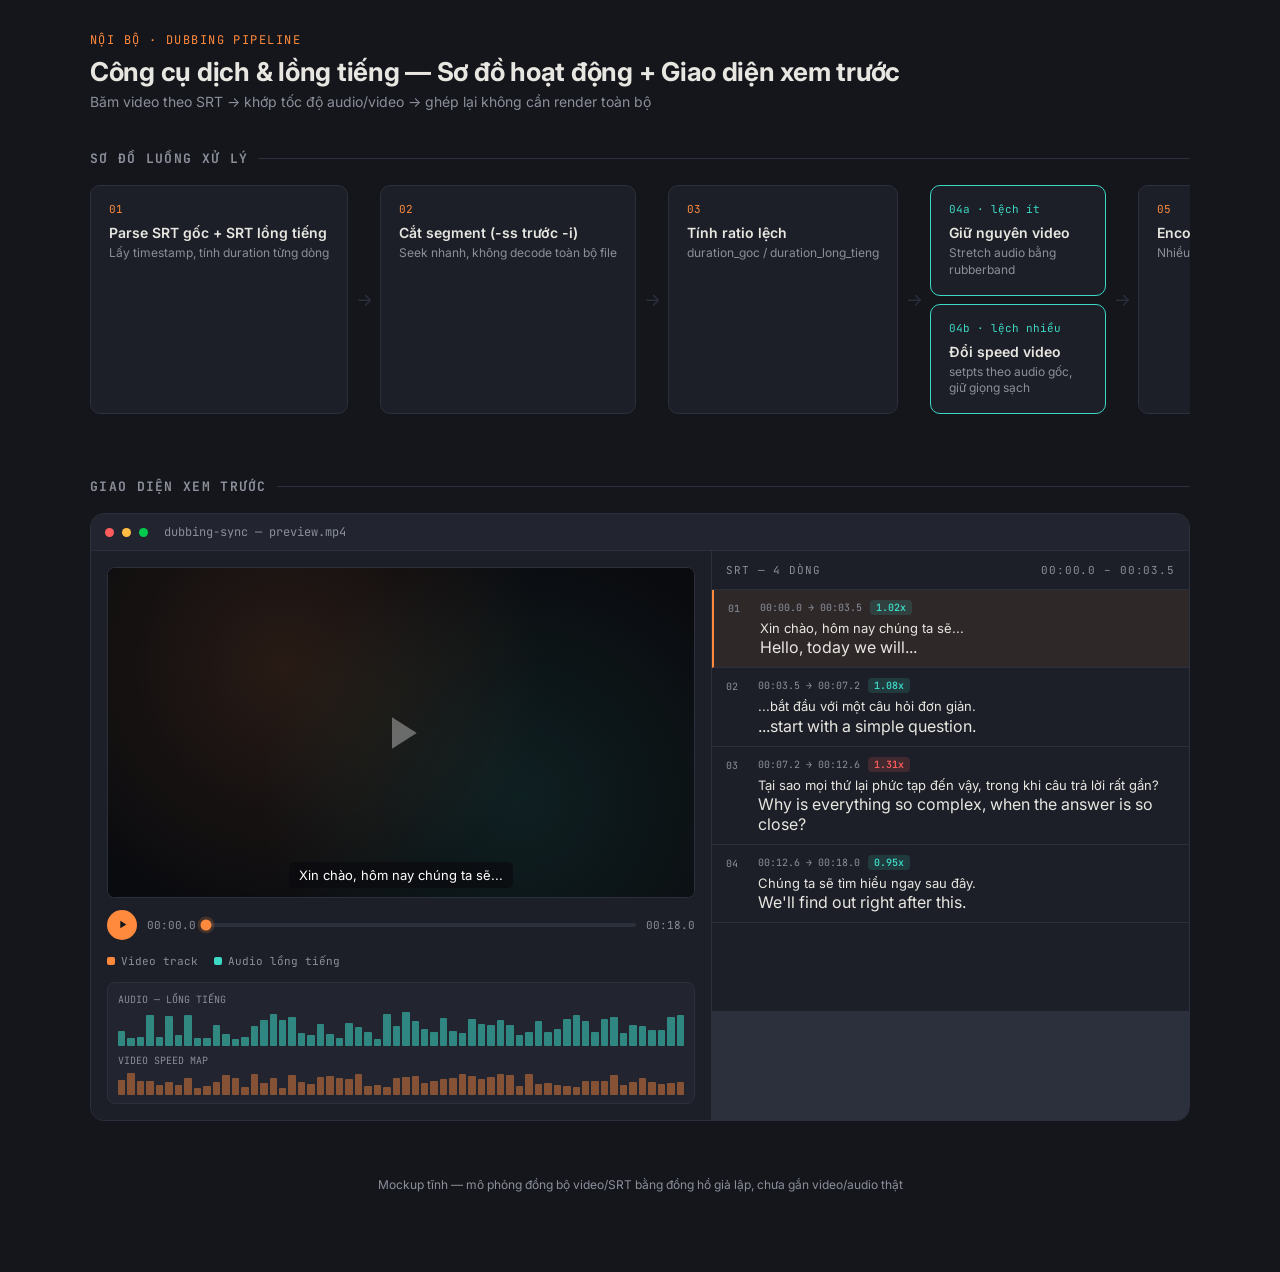
==== dubbing-tool-mockup.html @ d3c2f7df "Initial commit: Video dubbing tool with CapCut TTS, SRT parser, FFmpeg engine, and Web UI" ====
<!DOCTYPE html>
<html lang="vi">
<head>
<meta charset="UTF-8">
<meta name="viewport" content="width=device-width, initial-scale=1.0">
<title>Sơ đồ & Giao diện — Dubbing Sync Tool</title>
<style>
  @import url('https://fonts.googleapis.com/css2?family=Inter:wght@400;500;600;700&family=JetBrains+Mono:wght@400;500;600&display=swap');

  :root{
    --bg: #14161C;
    --panel: #1C1F27;
    --panel-2: #22252F;
    --line: #2C303C;
    --text: #E8E6E1;
    --muted: #8B8F9A;
    --amber: #FF8A3D;
    --teal: #3DD9C5;
    --red: #FF5D5D;
  }
  *{box-sizing:border-box; margin:0; padding:0;}
  body{
    background: var(--bg);
    color: var(--text);
    font-family: 'Inter', sans-serif;
    padding: 32px 20px 80px;
    -webkit-font-smoothing: antialiased;
  }
  .wrap{ max-width: 1100px; margin: 0 auto; }

  header{ margin-bottom: 40px; }
  .eyebrow{
    font-family: 'JetBrains Mono', monospace;
    font-size: 12px;
    letter-spacing: 0.12em;
    color: var(--amber);
    text-transform: uppercase;
    margin-bottom: 8px;
  }
  h1{ font-size: 26px; font-weight: 700; letter-spacing: -0.01em; }
  .sub{ color: var(--muted); font-size: 14px; margin-top: 6px; }

  /* ===== FLOW DIAGRAM ===== */
  section{ margin-bottom: 56px; }
  h2{
    font-size: 13px;
    font-family: 'JetBrains Mono', monospace;
    letter-spacing: 0.1em;
    text-transform: uppercase;
    color: var(--muted);
    margin-bottom: 18px;
    display: flex; align-items: center; gap: 10px;
  }
  h2::after{ content:''; flex:1; height:1px; background: var(--line); }

  .flow{
    display: flex;
    align-items: stretch;
    gap: 0;
    overflow-x: auto;
    padding-bottom: 8px;
  }
  .fstep{
    background: var(--panel);
    border: 1px solid var(--line);
    border-radius: 10px;
    padding: 16px 18px;
    min-width: 168px;
    flex-shrink: 0;
    position: relative;
  }
  .fstep .n{
    font-family: 'JetBrains Mono', monospace;
    font-size: 11px;
    color: var(--amber);
    margin-bottom: 8px;
  }
  .fstep .t{ font-size: 14px; font-weight: 600; margin-bottom: 4px; }
  .fstep .d{ font-size: 12px; color: var(--muted); line-height: 1.4; }
  .fstep.branch{ border-color: var(--teal); }
  .fstep.branch .n{ color: var(--teal); }
  .arrow{
    display:flex; align-items:center; justify-content:center;
    min-width: 32px; color: var(--line); font-size: 18px;
  }
  .branch-group{
    display:flex; flex-direction:column; gap:8px; justify-content:center; min-width: 176px;
  }

  /* ===== MOCKUP ===== */
  .app{
    background: var(--panel);
    border: 1px solid var(--line);
    border-radius: 14px;
    overflow: hidden;
  }
  .app-bar{
    display:flex; align-items:center; gap:8px;
    padding: 10px 14px;
    border-bottom: 1px solid var(--line);
    background: var(--panel-2);
  }
  .dot{ width:9px; height:9px; border-radius:50%; }
  .app-title{
    margin-left: 8px;
    font-family: 'JetBrains Mono', monospace;
    font-size: 12px;
    color: var(--muted);
  }

  .layout{
    display: grid;
    grid-template-columns: 1.3fr 1fr;
    gap: 1px;
    background: var(--line);
  }
  @media (max-width: 720px){
    .layout{ grid-template-columns: 1fr; }
  }

  /* VIDEO PANE */
  .video-pane{ background: var(--panel); padding: 16px; }
  .screen{
    background: #000;
    aspect-ratio: 16/9;
    border-radius: 8px;
    position: relative;
    overflow: hidden;
    border: 1px solid var(--line);
  }
  .screen .placeholder{
    position:absolute; inset:0;
    background:
      radial-gradient(circle at 30% 30%, rgba(255,138,61,0.12), transparent 55%),
      radial-gradient(circle at 70% 70%, rgba(61,217,197,0.10), transparent 55%),
      #0A0B0F;
    display:flex; align-items:center; justify-content:center;
  }
  .screen .placeholder svg{ opacity: 0.35; width: 54px; height: 54px; }
  .screen .caption{
    position:absolute; bottom: 14px; left: 0; right:0;
    text-align:center;
    font-size: 13px;
    padding: 0 20px;
  }
  .screen .caption span{
    background: rgba(10,11,15,0.72);
    padding: 5px 10px;
    border-radius: 5px;
    color: #fff;
  }
  .transport{
    display:flex; align-items:center; gap:10px;
    margin-top: 12px;
  }
  .tbar{
    flex:1; height: 4px; background: var(--line); border-radius:2px; position:relative; cursor:pointer;
  }
  .tbar .fill{ position:absolute; left:0; top:0; bottom:0; background: var(--amber); border-radius:2px; width:0%; }
  .tbar .knob{
    position:absolute; top:50%; width:11px; height:11px; background: var(--amber);
    border-radius:50%; transform: translate(-50%,-50%); left:0%;
    box-shadow: 0 0 0 3px rgba(255,138,61,0.18);
  }
  .tc{
    font-family:'JetBrains Mono', monospace; font-size: 11px; color: var(--muted); white-space:nowrap;
  }
  .playbtn{
    width:30px; height:30px; border-radius:50%; background: var(--amber); border:none;
    display:flex; align-items:center; justify-content:center; cursor:pointer; flex-shrink:0;
  }
  .playbtn svg{ width:13px; height:13px; fill:#14161C; }

  .track-legend{
    display:flex; gap:16px; margin-top: 14px; font-size: 11px; color: var(--muted);
    font-family: 'JetBrains Mono', monospace;
  }
  .track-legend .lg{ display:flex; align-items:center; gap:6px; }
  .track-legend .sw{ width:8px; height:8px; border-radius:2px; }

  /* waveform strip */
  .waveform{
    margin-top: 14px;
    background: var(--panel-2);
    border: 1px solid var(--line);
    border-radius: 8px;
    padding: 10px 10px 8px;
  }
  .waveform .row{ display:flex; align-items:flex-end; gap:2px; height: 34px; }
  .waveform .row span{ flex:1; background: var(--teal); opacity:0.55; border-radius: 1px; }
  .waveform .rowv{ display:flex; align-items:flex-end; gap:2px; height: 22px; margin-top:4px; }
  .waveform .rowv span{ flex:1; background: var(--amber); opacity:0.45; border-radius: 1px; }
  .waveform .lbl{ font-family:'JetBrains Mono', monospace; font-size: 10px; color: var(--muted); margin-bottom:6px; }

  /* SRT PANE */
  .srt-pane{ background: var(--panel); display:flex; flex-direction:column; max-height: 460px; }
  .srt-head{
    padding: 12px 14px; border-bottom: 1px solid var(--line);
    display:flex; align-items:center; justify-content:space-between;
  }
  .srt-head .lbl{ font-family:'JetBrains Mono', monospace; font-size: 11px; color: var(--muted); text-transform:uppercase; letter-spacing:0.08em; }
  .srt-list{ overflow-y:auto; flex:1; }
  .srt-line{
    display:flex; gap:10px;
    padding: 10px 14px;
    border-bottom: 1px solid var(--line);
    cursor: pointer;
    transition: background 0.15s;
  }
  .srt-line:hover{ background: var(--panel-2); }
  .srt-line.active{ background: rgba(255,138,61,0.08); border-left: 2px solid var(--amber); }
  .srt-idx{
    font-family:'JetBrains Mono', monospace; font-size: 10px; color: var(--muted);
    width: 22px; flex-shrink:0; padding-top:2px;
  }
  .srt-body{ flex:1; min-width:0; }
  .srt-time{
    font-family:'JetBrains Mono', monospace; font-size: 10px; color: var(--muted);
    display:flex; align-items:center; gap:8px; margin-bottom:4px;
  }
  .ratio{
    font-family:'JetBrains Mono', monospace; font-size: 10px;
    padding: 1px 6px; border-radius: 4px; font-weight:600;
  }
  .ratio.ok{ background: rgba(61,217,197,0.14); color: var(--teal); }
  .ratio.warn{ background: rgba(255,138,61,0.16); color: var(--amber); }
  .ratio.bad{ background: rgba(255,93,93,0.16); color: var(--red); }
  .srt-text{ font-size: 13px; line-height: 1.4; }
  .srt-text .orig{ color: var(--muted); font-size: 12px; margin-top:2px; }

  footer{ margin-top: 40px; font-size: 12px; color: var(--muted); text-align:center; }
</style>
</head>
<body>
<div class="wrap">

  <header>
    <div class="eyebrow">Nội bộ · Dubbing pipeline</div>
    <h1>Công cụ dịch & lồng tiếng — Sơ đồ hoạt động + Giao diện xem trước</h1>
    <div class="sub">Băm video theo SRT → khớp tốc độ audio/video → ghép lại không cần render toàn bộ</div>
  </header>

  <section>
    <h2>Sơ đồ luồng xử lý</h2>
    <div class="flow">
      <div class="fstep">
        <div class="n">01</div>
        <div class="t">Parse SRT gốc + SRT lồng tiếng</div>
        <div class="d">Lấy timestamp, tính duration từng dòng</div>
      </div>
      <div class="arrow">→</div>
      <div class="fstep">
        <div class="n">02</div>
        <div class="t">Cắt segment (-ss trước -i)</div>
        <div class="d">Seek nhanh, không decode toàn bộ file</div>
      </div>
      <div class="arrow">→</div>
      <div class="fstep">
        <div class="n">03</div>
        <div class="t">Tính ratio lệch</div>
        <div class="d">duration_goc / duration_long_tieng</div>
      </div>
      <div class="arrow">→</div>
      <div class="branch-group">
        <div class="fstep branch">
          <div class="n">04a · lệch ít</div>
          <div class="t">Giữ nguyên video</div>
          <div class="d">Stretch audio bằng rubberband</div>
        </div>
        <div class="fstep branch">
          <div class="n">04b · lệch nhiều</div>
          <div class="t">Đổi speed video</div>
          <div class="d">setpts theo audio gốc, giữ giọng sạch</div>
        </div>
      </div>
      <div class="arrow">→</div>
      <div class="fstep">
        <div class="n">05</div>
        <div class="t">Encode song song</div>
        <div class="d">Nhiều process ffmpeg cùng lúc, preset nhanh</div>
      </div>
      <div class="arrow">→</div>
      <div class="fstep">
        <div class="n">06</div>
        <div class="t">Concat demuxer</div>
        <div class="d">Ghép -c copy, gần như tức thì</div>
      </div>
    </div>
  </section>

  <section>
    <h2>Giao diện xem trước</h2>
    <div class="app">
      <div class="app-bar">
        <div class="dot" style="background:#FF5D5D"></div>
        <div class="dot" style="background:#FFBD44"></div>
        <div class="dot" style="background:#00CA4E"></div>
        <div class="app-title">dubbing-sync — preview.mp4</div>
      </div>

      <div class="layout">
        <div class="video-pane">
          <div class="screen">
            <div class="placeholder">
              <svg viewBox="0 0 24 24" fill="#fff"><path d="M8 5v14l11-7z"/></svg>
            </div>
            <div class="caption" id="captionBox"><span id="captionText">Xin chào, hôm nay chúng ta sẽ...</span></div>
          </div>

          <div class="transport">
            <button class="playbtn" id="playBtn">
              <svg id="playIcon" viewBox="0 0 24 24"><path d="M8 5v14l11-7z"/></svg>
            </button>
            <span class="tc" id="curTime">00:00.0</span>
            <div class="tbar" id="tbar">
              <div class="fill" id="tbarFill"></div>
              <div class="knob" id="tbarKnob"></div>
            </div>
            <span class="tc">00:18.0</span>
          </div>

          <div class="track-legend">
            <div class="lg"><span class="sw" style="background:var(--amber)"></span> Video track</div>
            <div class="lg"><span class="sw" style="background:var(--teal)"></span> Audio lồng tiếng</div>
          </div>

          <div class="waveform">
            <div class="lbl">AUDIO — LỒNG TIẾNG</div>
            <div class="row" id="waveA"></div>
            <div class="lbl" style="margin-top:8px">VIDEO SPEED MAP</div>
            <div class="rowv" id="waveV"></div>
          </div>
        </div>

        <div class="srt-pane">
          <div class="srt-head">
            <span class="lbl">SRT — 4 dòng</span>
            <span class="lbl" id="rangeIndicator">00:00 – 00:18</span>
          </div>
          <div class="srt-list" id="srtList"></div>
        </div>
      </div>
    </div>
  </section>

  <footer>Mockup tĩnh — mô phỏng đồng bộ video/SRT bằng đồng hồ giả lập, chưa gắn video/audio thật</footer>
</div>

<script>
const lines = [
  { idx:1, start:0,  end:3.5, dub:"Xin chào, hôm nay chúng ta sẽ...", orig:"Hello, today we will...", ratio:1.02 },
  { idx:2, start:3.5, end:7.2, dub:"...bắt đầu với một câu hỏi đơn giản.", orig:"...start with a simple question.", ratio:1.08 },
  { idx:3, start:7.2, end:12.6, dub:"Tại sao mọi thứ lại phức tạp đến vậy, trong khi câu trả lời rất gần?", orig:"Why is everything so complex, when the answer is so close?", ratio:1.31 },
  { idx:4, start:12.6, end:18.0, dub:"Chúng ta sẽ tìm hiểu ngay sau đây.", orig:"We'll find out right after this.", ratio:0.95 },
];
const total = 18.0;

function ratioClass(r){
  if(r <= 1.15) return 'ok';
  if(r <= 1.30) return 'warn';
  return 'bad';
}

const srtList = document.getElementById('srtList');
lines.forEach(l=>{
  const div = document.createElement('div');
  div.className = 'srt-line';
  div.dataset.idx = l.idx;
  div.innerHTML = `
    <div class="srt-idx">${String(l.idx).padStart(2,'0')}</div>
    <div class="srt-body">
      <div class="srt-time">
        <span>${fmt(l.start)} → ${fmt(l.end)}</span>
        <span class="ratio ${ratioClass(l.ratio)}">${l.ratio.toFixed(2)}x</span>
      </div>
      <div class="srt-text">${l.dub}</div>
      <div class="orig">${l.orig}</div>
    </div>
  `;
  div.addEventListener('click', ()=>{ setTime(l.start + 0.1); });
  srtList.appendChild(div);
});

function fmt(t){
  const m = Math.floor(t/60);
  const s = (t%60).toFixed(1);
  return `${String(m).padStart(2,'0')}:${s.padStart(4,'0')}`;
}

// fake waveform bars
function buildBars(id, count, min, max){
  const row = document.getElementById(id);
  for(let i=0;i<count;i++){
    const b = document.createElement('span');
    b.style.height = (min + Math.random()*(max-min)) + '%';
    row.appendChild(b);
  }
}
buildBars('waveA', 60, 20, 100);
buildBars('waveV', 60, 30, 100);

let curT = 0;
let playing = false;
let timer = null;

function setTime(t){
  curT = Math.max(0, Math.min(total, t));
  render();
}

function render(){
  const pct = (curT/total)*100;
  document.getElementById('tbarFill').style.width = pct + '%';
  document.getElementById('tbarKnob').style.left = pct + '%';
  document.getElementById('curTime').textContent = fmt(curT);

  const active = lines.find(l => curT >= l.start && curT < l.end) || lines[lines.length-1];
  document.getElementById('captionText').textContent = active.dub;
  document.getElementById('rangeIndicator').textContent = `${fmt(active.start)} – ${fmt(active.end)}`;

  document.querySelectorAll('.srt-line').forEach(el=>{
    el.classList.toggle('active', Number(el.dataset.idx) === active.idx);
  });
}

document.getElementById('tbar').addEventListener('click', (e)=>{
  const rect = e.currentTarget.getBoundingClientRect();
  const pct = (e.clientX - rect.left) / rect.width;
  setTime(pct * total);
});

document.getElementById('playBtn').addEventListener('click', ()=>{
  playing = !playing;
  const icon = document.getElementById('playIcon');
  icon.innerHTML = playing
    ? '<path d="M6 5h4v14H6zM14 5h4v14h-4z"/>'
    : '<path d="M8 5v14l11-7z"/>';
  if(playing){
    timer = setInterval(()=>{
      curT += 0.1;
      if(curT >= total){ curT = 0; }
      render();
    }, 100);
  } else {
    clearInterval(timer);
  }
});

render();
</script>
</body>
</html>
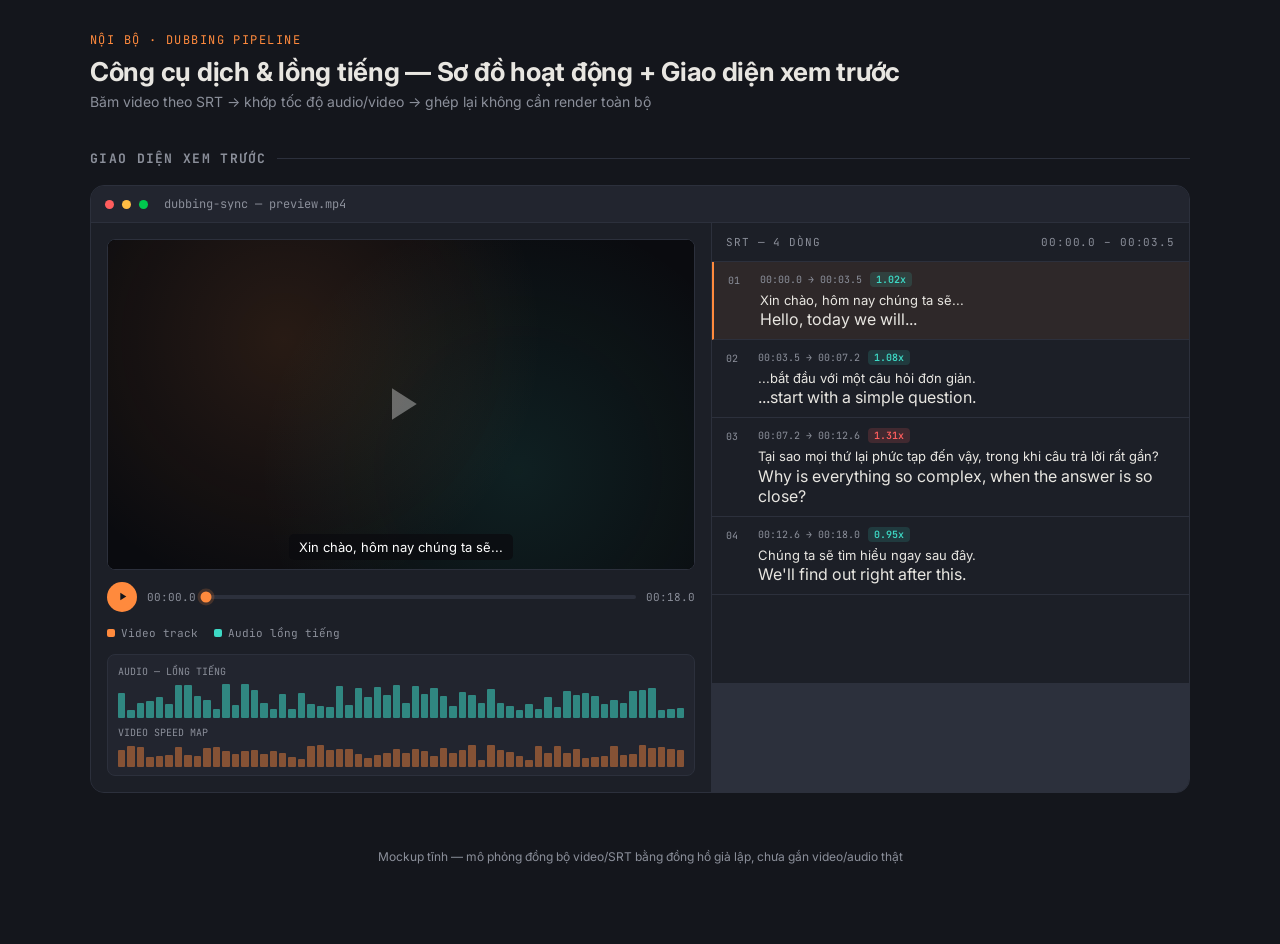
==== commit f46c0427: "Remove flowchart diagram from UI" ====
--- a/dubbing-tool-mockup.html
+++ b/dubbing-tool-mockup.html
@@ -240,53 +240,6 @@
     <div class="sub">Băm video theo SRT → khớp tốc độ audio/video → ghép lại không cần render toàn bộ</div>
   </header>
 
-  <section>
-    <h2>Sơ đồ luồng xử lý</h2>
-    <div class="flow">
-      <div class="fstep">
-        <div class="n">01</div>
-        <div class="t">Parse SRT gốc + SRT lồng tiếng</div>
-        <div class="d">Lấy timestamp, tính duration từng dòng</div>
-      </div>
-      <div class="arrow">→</div>
-      <div class="fstep">
-        <div class="n">02</div>
-        <div class="t">Cắt segment (-ss trước -i)</div>
-        <div class="d">Seek nhanh, không decode toàn bộ file</div>
-      </div>
-      <div class="arrow">→</div>
-      <div class="fstep">
-        <div class="n">03</div>
-        <div class="t">Tính ratio lệch</div>
-        <div class="d">duration_goc / duration_long_tieng</div>
-      </div>
-      <div class="arrow">→</div>
-      <div class="branch-group">
-        <div class="fstep branch">
-          <div class="n">04a · lệch ít</div>
-          <div class="t">Giữ nguyên video</div>
-          <div class="d">Stretch audio bằng rubberband</div>
-        </div>
-        <div class="fstep branch">
-          <div class="n">04b · lệch nhiều</div>
-          <div class="t">Đổi speed video</div>
-          <div class="d">setpts theo audio gốc, giữ giọng sạch</div>
-        </div>
-      </div>
-      <div class="arrow">→</div>
-      <div class="fstep">
-        <div class="n">05</div>
-        <div class="t">Encode song song</div>
-        <div class="d">Nhiều process ffmpeg cùng lúc, preset nhanh</div>
-      </div>
-      <div class="arrow">→</div>
-      <div class="fstep">
-        <div class="n">06</div>
-        <div class="t">Concat demuxer</div>
-        <div class="d">Ghép -c copy, gần như tức thì</div>
-      </div>
-    </div>
-  </section>
 
   <section>
     <h2>Giao diện xem trước</h2>
